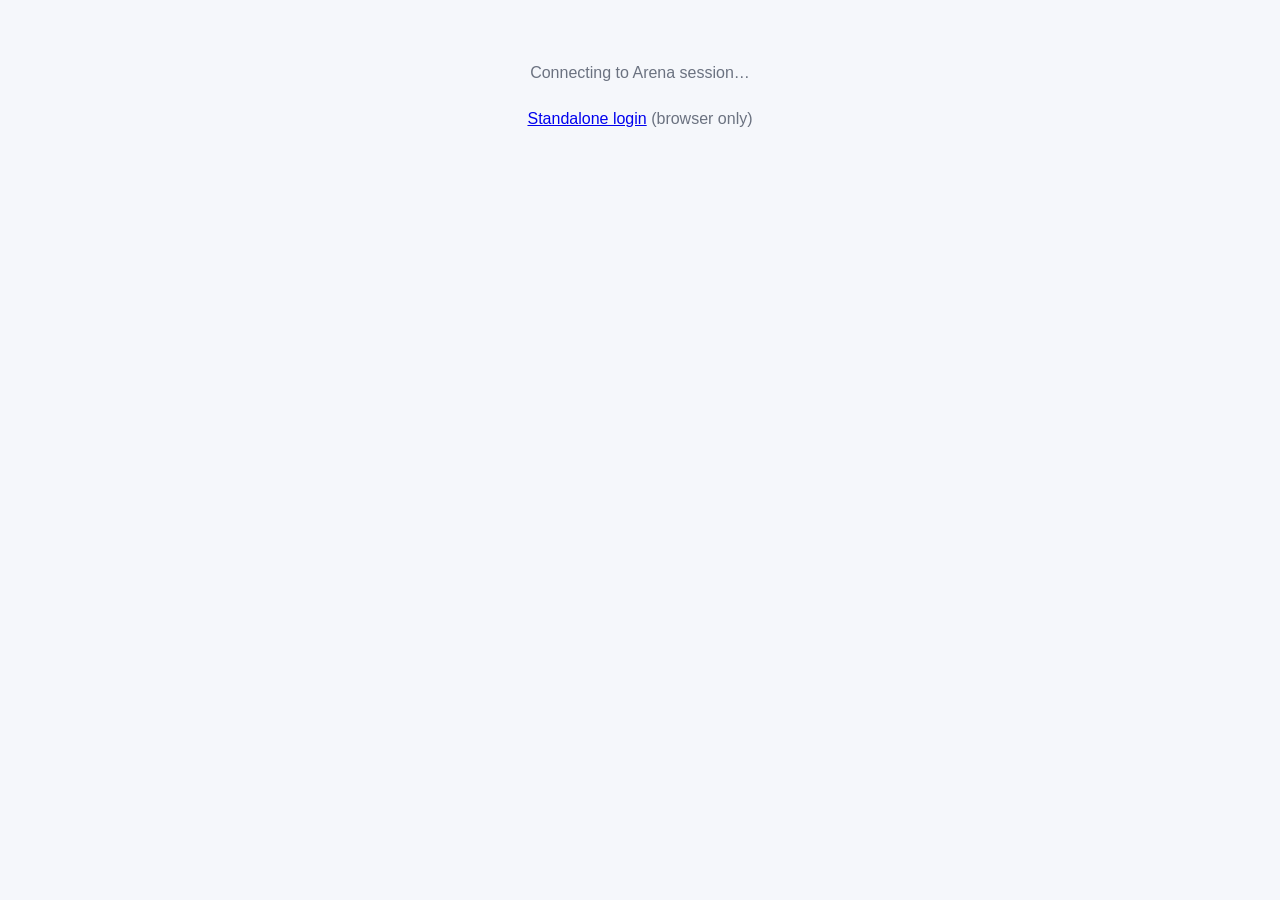
==== index.html @ ecd602e4 "Implement countdown feature before quiz start and between questions. Updated HTML for countdown over" ====
<!DOCTYPE html>
<html lang="en">
<head>
    <meta charset="UTF-8">
    <meta name="viewport" content="width=device-width, initial-scale=1.0">
    <title>Quiz</title>
    <link rel="stylesheet" href="css/style.css?v=20260812b">
</head>
<body>

<div id="arenaBoot" style="text-align:center; margin-top:64px; padding:0 24px;">
    <p id="arenaBootMsg" class="muted" style="font-size:16px;">Connecting to Arena…</p>
    <p id="standaloneLoginLink" class="muted" style="margin-top:28px; display:none;">
        <a href="?standalone=1">Standalone login</a> (browser only)
    </p>
</div>

<div id="playReady" class="play-ready" style="display:none;">
    <p class="muted" style="margin:0 0 6px;">Ready to play</p>
    <h2 id="playReadyTitle" style="margin:0 0 12px;">Quiz</h2>
    <p id="playReadyMeta" class="muted" style="margin:0 0 8px;"></p>
    <p id="playReadyHint" class="muted" style="margin:0 0 24px;">
        Tap Start when you’re ready. A 5-second countdown runs before the first question.
    </p>
    <button type="button" id="playStartBtn" onclick="onPoolPlayStart()">Start</button>
    <p id="playReadyError" class="muted" style="color:#dc2626; margin-top:16px; display:none;"></p>
</div>

<div id="startCountdownOverlay" class="modal-overlay countdown-overlay" style="display:none;" aria-live="polite">
    <div class="countdown-card">
        <p class="muted" style="margin:0 0 8px;">Get ready</p>
        <div id="startCountdownNumber" class="countdown-number">5</div>
        <p class="muted" style="margin:8px 0 0;">Quiz starts soon...</p>
    </div>
</div>

<div id="authForm" style="display:none;">
    <h2 id="pageTitle">Quiz Login</h2>

    <div id="registerFields" style="display:none;">
        <input id="fullName" placeholder="Full Name" autocomplete="name">
        <br><br>
    </div>

    <div id="credentialsFields">
        <input id="email" placeholder="Email" type="email" autocomplete="username">
        <br><br>
        <input id="password" type="password" placeholder="Password (min 6)" autocomplete="current-password">
        <br><br>
    </div>

    <div id="otpFields" style="display:none;">
        <input id="otp" placeholder="4-digit OTP" inputmode="numeric" maxlength="4" autocomplete="one-time-code">
        <br><br>
    </div>

    <button type="button" id="primaryBtn" onclick="submitAuth()">Login</button>

    <p id="loginHint" class="muted">Player: use your registered email and password</p>

    <p id="authSwitch" class="muted">
        <span id="authSwitchText">New player?</span>
        <a href="#" id="authSwitchLink" onclick="toggleAuthMode(event)">Register here</a>
    </p>
</div>

<script src="js/flutter_session.js?v=20260812b"></script>
<script src="js/api.js?v=20260812b"></script>
<script src="js/auth.js?v=20260812e"></script>

</body>
</html>
---- css/style.css ----
/* Shared styles for player + admin */

body {
    font-family: "Segoe UI", sans-serif;
    margin: 24px;
    background: #f5f7fb;
    color: #1f2937;
}

.role-row {
    display: flex;
    gap: 20px;
    margin-bottom: 8px;
}

#authSwitch a {
    color: #2563eb;
    font-weight: 600;
    text-decoration: none;
}

#authSwitch a:hover {
    text-decoration: underline;
}

.muted { color: #6b7280; }
.ok { color: #15803d; }
.err { color: #b91c1c; }

.layout {
    display: grid;
    grid-template-columns: 220px 1fr;
    height: calc(100vh - 48px);
    gap: 16px;
    overflow: hidden;
    align-items: stretch;
}

.sidebar {
    background: #111827;
    color: #f9fafb;
    border-radius: 12px;
    padding: 20px 14px;
    height: 100%;
    overflow-y: auto;
}

.sidebar h1 {
    font-size: 1.1rem;
    margin: 0 0 18px;
}

.sidebar a {
    display: block;
    color: #e5e7eb;
    text-decoration: none;
    padding: 10px 12px;
    border-radius: 8px;
    margin-bottom: 6px;
}

.sidebar a:hover,
.sidebar a.active {
    background: #1f2937;
}

.sidebar button {
    margin-top: 18px;
    width: 100%;
}

.content {
    padding: 8px;
    overflow-y: auto;
    min-height: 0;
    height: 100%;
}

.card {
    background: white;
    border: 1px solid #e5e7eb;
    border-radius: 12px;
    padding: 16px;
    margin-bottom: 14px;
}

.stats {
    display: grid;
    grid-template-columns: repeat(auto-fit, minmax(180px, 1fr));
    gap: 14px;
}

.stat h3 {
    margin: 0;
    font-size: 0.9rem;
    color: #6b7280;
    font-weight: 500;
}

.stat p {
    margin: 8px 0 0;
    font-size: 1.8rem;
    font-weight: 700;
}

label {
    display: block;
    margin: 10px 0 4px;
    color: #4b5563;
    font-size: 0.9rem;
}

input, select, textarea, button {
    font: inherit;
}

input, select, textarea {
    width: 100%;
    max-width: 480px;
    padding: 10px 12px;
    border-radius: 8px;
    border: 1px solid #d1d5db;
    background: white;
}

input[type="checkbox"] {
    width: auto;
    max-width: none;
    padding: 0;
    accent-color: #2563eb;
}

.bulk-bar {
    display: flex;
    align-items: center;
    justify-content: space-between;
    gap: 12px;
    flex-wrap: wrap;
    margin-bottom: 10px;
}

.bulk-bar .muted {
    margin: 0;
}

th.col-check,
td.col-check {
    width: 36px;
    text-align: center;
    vertical-align: middle;
}

textarea { min-height: 80px; resize: vertical; }

button {
    padding: 10px 14px;
    border: none;
    border-radius: 8px;
    background: #2563eb;
    color: white;
    font-weight: 600;
    cursor: pointer;
}

.play-ready {
    text-align: center;
    margin-top: 72px;
    padding: 0 24px;
}

.play-ready button {
    min-width: 160px;
    font-size: 18px;
    padding: 14px 28px;
}

.play-ready button:disabled {
    opacity: 0.7;
    cursor: wait;
}

button.secondary {
    background: #4b5563;
}

button.danger {
    background: #dc2626;
}

button.option-correct {
    background: #16a34a !important;
    color: #fff;
}

button.option-wrong {
    background: #dc2626 !important;
    color: #fff;
}

.quiz-feedback-banner {
    position: fixed !important;
    top: auto !important;
    bottom: 0 !important;
    left: 0 !important;
    right: 0 !important;
    z-index: 1100;
    padding: 14px 20px calc(14px + env(safe-area-inset-bottom, 0px));
    text-align: center;
    font-size: 1.05rem;
    font-weight: 700;
    color: #fff;
    transform: translateY(110%);
    transition: transform 0.28s ease;
    box-shadow: 0 -6px 18px rgba(0, 0, 0, 0.18);
    pointer-events: none;
}

.quiz-feedback-banner.show {
    transform: translateY(0) !important;
}

.quiz-feedback-banner.correct {
    background: #16a34a;
}

.quiz-feedback-banner.incorrect {
    background: #dc2626;
}

.quiz-feedback-banner.neutral {
    background: #4b5563;
}

.quiz-running-score {
    font-size: 1.15rem;
    font-weight: 800;
    color: #111827;
    background: #fff;
    border: 1px solid #e5e7eb;
    border-radius: 10px;
    padding: 8px 14px;
    min-width: 96px;
    text-align: center;
    box-shadow: 0 2px 8px rgba(15, 23, 42, 0.06);
}

.quiz-running-score.score-pop {
    animation: score-pop 0.35s ease;
}

@keyframes score-pop {
    from { transform: scale(1.12); }
    to { transform: scale(1); }
}

.quiz-media {
    margin: 12px 0 16px;
    max-width: 100%;
}

.quiz-media-image {
    display: block;
    max-width: min(100%, 560px);
    max-height: 320px;
    width: auto;
    height: auto;
    object-fit: contain;
    border-radius: 8px;
    border: 1px solid #e5e7eb;
    background: #f9fafb;
}

.quiz-media-audio {
    display: block;
    width: min(100%, 480px);
}

/* Hide Chrome/Edge overflow (three-dot) menu on native audio controls */
.quiz-media-audio::-webkit-media-controls-overflow-button {
    display: none !important;
}

.quiz-media-video {
    display: block;
    max-width: min(100%, 560px);
    max-height: 320px;
    width: 100%;
    border-radius: 8px;
    background: #111827;
}

.quiz-media-video::-webkit-media-controls-overflow-button {
    display: none !important;
}

.status-badge {
    display: inline-block;
    font-size: 0.75rem;
    font-weight: 700;
    padding: 3px 8px;
    border-radius: 999px;
    letter-spacing: 0.02em;
}

.status-badge.active {
    background: #dcfce7;
    color: #166534;
}

.status-badge.inactive {
    background: #fee2e2;
    color: #991b1b;
}

.question-options-list {
    margin: 8px 0 0;
    padding: 0;
    list-style: none;
    display: flex;
    flex-wrap: wrap;
    gap: 6px;
}

.question-options-list li {
    font-size: 0.85rem;
    color: #4b5563;
    padding: 4px 10px;
    border-radius: 6px;
    background: #f3f4f6;
    white-space: nowrap;
    max-width: 100%;
    overflow: hidden;
    text-overflow: ellipsis;
}

.question-options-list li.correct-option {
    background: #dcfce7;
    color: #166534;
    font-weight: 600;
}

.question-options-list .opt-label {
    color: #6b7280;
    font-weight: 600;
    margin-right: 4px;
}

.question-options-list li.correct-option .opt-label {
    color: #15803d;
}

tr.question-inactive td {
    opacity: 0.72;
}

.cover-preview-wrap {
    margin-top: 10px;
}

.cover-preview {
    display: block;
    max-width: 220px;
    max-height: 140px;
    width: auto;
    height: auto;
    object-fit: cover;
    border-radius: 10px;
    border: 1px solid #e5e7eb;
    background: #fff;
}

.cover-thumb {
    width: 96px;
    height: 72px;
    object-fit: cover;
    border-radius: 10px;
    border: 1px solid #e5e7eb;
    background: #f3f4f6;
    flex-shrink: 0;
}

.cover-thumb-empty {
    display: flex;
    align-items: center;
    justify-content: center;
    font-size: 0.75rem;
}

tr.report-warn td {
    background: #fff7ed;
}

tr.report-warn td:last-child {
    color: #c2410c;
}

.row {
    display: flex;
    gap: 10px;
    flex-wrap: wrap;
    align-items: center;
}

.form-inline-pair {
    display: grid;
    grid-template-columns: 1fr 1fr;
    gap: 12px;
    align-items: end;
}

.form-inline-pair > div {
    min-width: 0;
}

.form-inline-pair label {
    margin-top: 12px;
}

.form-inline-pair select {
    width: 100%;
    box-sizing: border-box;
}

@media (max-width: 640px) {
    .form-inline-pair {
        grid-template-columns: 1fr;
    }
}

.filters {
    display: grid;
    grid-template-columns: minmax(120px, 1fr) minmax(160px, 1.5fr) minmax(110px, 1fr) minmax(110px, 1fr) auto;
    gap: 12px;
    margin-bottom: 16px;
    align-items: end;
}

.questions-filters {
    grid-template-columns: minmax(120px, 1fr) minmax(110px, 1fr) minmax(160px, 1.4fr) minmax(100px, 0.9fr) minmax(100px, 0.9fr) auto;
}

.filters > div {
    min-width: 0;
}

.filters label {
    margin-top: 0;
}

.filters input,
.filters select {
    width: 100%;
    max-width: 100%;
    box-sizing: border-box;
}

.dashboard-filters {
    grid-template-columns: minmax(220px, 320px) auto;
    margin-top: 0;
}

table {
    width: 100%;
    border-collapse: collapse;
}

th, td {
    text-align: left;
    padding: 10px 8px;
    border-bottom: 1px solid #e5e7eb;
    vertical-align: top;
}

th { color: #6b7280; font-weight: 500; }

.modal-overlay {
    position: fixed;
    inset: 0;
    background: rgba(15, 23, 42, 0.55);
    display: flex;
    align-items: center;
    justify-content: center;
    padding: 16px;
    z-index: 1000;
}

.modal-card {
    background: #fff;
    border-radius: 12px;
    padding: 20px 22px;
    width: min(440px, 100%);
    max-height: 90vh;
    overflow: auto;
    box-shadow: 0 16px 40px rgba(0, 0, 0, 0.2);
}

.countdown-overlay {
    background: rgba(15, 23, 42, 0.75);
}

.countdown-card {
    text-align: center;
    color: #fff;
}

.countdown-number {
    font-size: 96px;
    font-weight: 800;
    line-height: 1;
    color: #fff;
    text-shadow: 0 8px 24px rgba(0, 0, 0, 0.35);
}

.countdown-number.countdown-pop {
    animation: countdown-pop 0.35s ease;
}

@keyframes countdown-pop {
    from { transform: scale(0.7); opacity: 0.4; }
    to { transform: scale(1); opacity: 1; }
}

.anti-cheat-overlay {
    z-index: 1100;
}

.anti-cheat-modal h2 {
    margin-top: 0;
    color: #b45309;
}

.anti-cheat-modal p {
    margin: 0 0 12px;
    line-height: 1.45;
}

.cheat-notice {
    margin: 0 0 18px;
    padding: 14px 16px;
    border: 1px solid #f59e0b;
    border-radius: 10px;
    background: #fffbeb;
    color: #92400e;
}

.cheat-notice h3 {
    margin: 0 0 8px;
    color: #b45309;
}

.cheat-notice p {
    margin: 0 0 6px;
}

@media (max-width: 800px) {
    .layout {
        grid-template-columns: 1fr;
        height: auto;
        overflow: visible;
    }
    .sidebar {
        height: auto;
    }
    .content {
        overflow: visible;
        height: auto;
    }
    .filters { grid-template-columns: 1fr; }
}
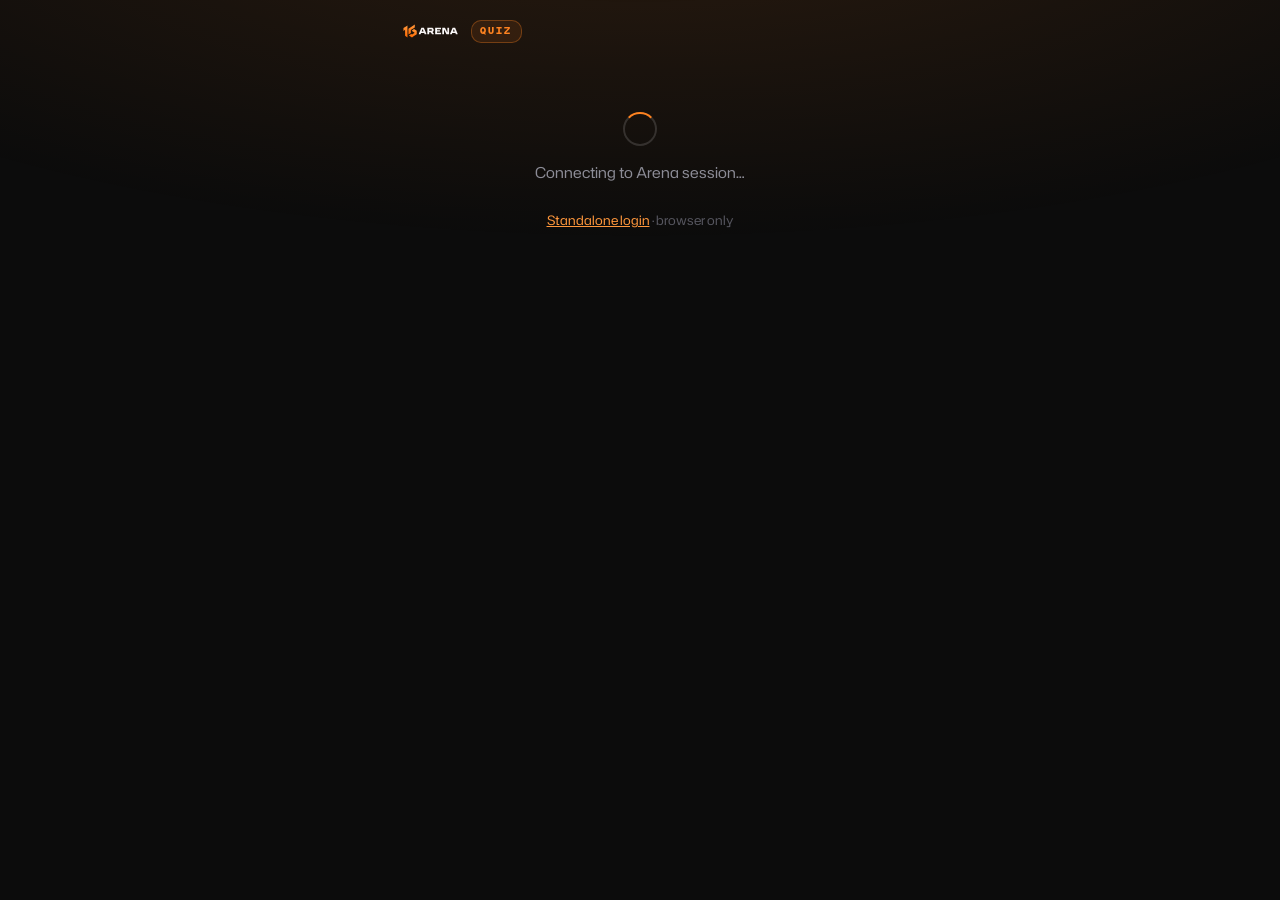
==== commit 7c5444eb: "Revamp quiz application UI and enhance user experience. Updated HTML structure for improved branding" ====
--- a/index.html
+++ b/index.html
@@ -2,71 +2,76 @@
 <html lang="en">
 <head>
     <meta charset="UTF-8">
-    <meta name="viewport" content="width=device-width, initial-scale=1.0">
-    <title>Quiz</title>
-    <link rel="stylesheet" href="css/style.css?v=20260812b">
+    <meta name="viewport" content="width=device-width, initial-scale=1.0, viewport-fit=cover">
+    <meta name="theme-color" content="#0c0c0c">
+    <title>Quiz — 16Arena</title>
+    <link rel="stylesheet" href="css/style.css?v=20260814c">
 </head>
 <body>
 
-<div id="arenaBoot" style="text-align:center; margin-top:64px; padding:0 24px;">
-    <p id="arenaBootMsg" class="muted" style="font-size:16px;">Connecting to Arena…</p>
-    <p id="standaloneLoginLink" class="muted" style="margin-top:28px; display:none;">
-        <a href="?standalone=1">Standalone login</a> (browser only)
+<div class="brand">
+    <img src="assets/img/logo.svg" alt="16Arena" class="brand-logo">
+    <span class="brand-tag">Quiz</span>
+</div>
+
+<div id="arenaBoot" class="boot">
+    <div class="boot-spinner"></div>
+    <p id="arenaBootMsg" class="muted">Connecting to Arena…</p>
+    <p id="standaloneLoginLink" class="faint" style="margin-top:26px; font-size:13px; display:none;">
+        <a href="?standalone=1">Standalone login</a> · browser only
     </p>
 </div>
 
 <div id="playReady" class="play-ready" style="display:none;">
-    <p class="muted" style="margin:0 0 6px;">Ready to play</p>
-    <h2 id="playReadyTitle" style="margin:0 0 12px;">Quiz</h2>
-    <p id="playReadyMeta" class="muted" style="margin:0 0 8px;"></p>
-    <p id="playReadyHint" class="muted" style="margin:0 0 24px;">
-        Tap Start when you’re ready. A 5-second countdown runs before the first question.
-    </p>
-    <button type="button" id="playStartBtn" onclick="onPoolPlayStart()">Start</button>
-    <p id="playReadyError" class="muted" style="color:#dc2626; margin-top:16px; display:none;"></p>
+    <div class="panel ar-rise" style="padding:26px 20px; text-align:center;">
+        <span class="eyebrow live-pip">Arena session ready</span>
+        <h2 id="playReadyTitle" style="margin:12px 0 10px;">Quiz</h2>
+        <p id="playReadyMeta" class="eyebrow" style="margin-bottom:18px;"></p>
+        <p id="playReadyHint" class="muted" style="font-size:13.5px; margin-bottom:22px;">
+            Answer fast — leftover seconds convert straight into bonus points.
+        </p>
+        <button type="button" id="playStartBtn" onclick="onPoolPlayStart()">Start quiz</button>
+        <p id="playReadyError" class="quiz-violation" style="margin:16px 0 0; display:none;"></p>
+    </div>
+
+    <div class="chip-row ar-rise" style="justify-content:center; margin-top:14px;">
+        <span class="chip">3 options</span>
+        <span class="chip hot">Speed bonus</span>
+        <span class="chip">Server timed</span>
+    </div>
 </div>
 
-<div id="startCountdownOverlay" class="modal-overlay countdown-overlay" style="display:none;" aria-live="polite">
+<div id="startCountdownOverlay" class="modal-overlay countdown-overlay" aria-live="polite">
     <div class="countdown-card">
-        <p class="muted" style="margin:0 0 8px;">Get ready</p>
+        <p class="eyebrow" style="margin-bottom:10px;">Get ready</p>
         <div id="startCountdownNumber" class="countdown-number">5</div>
-        <p class="muted" style="margin:8px 0 0;">Quiz starts soon...</p>
+        <p class="muted" style="margin-top:10px;">Quiz starts soon…</p>
     </div>
 </div>
 
 <div id="authForm" style="display:none;">
-    <h2 id="pageTitle">Quiz Login</h2>
+    <div class="panel">
+        <span class="eyebrow">Standalone access</span>
+        <h2 style="margin:10px 0 20px;">Sign in</h2>
 
-    <div id="registerFields" style="display:none;">
-        <input id="fullName" placeholder="Full Name" autocomplete="name">
-        <br><br>
+        <label for="email">Email</label>
+        <input id="email" placeholder="you@example.com" type="email" autocomplete="username">
+
+        <label for="password">Password</label>
+        <input id="password" type="password" placeholder="Minimum 6 characters" autocomplete="current-password">
+
+        <button type="button" class="primary" onclick="submitAuth()">Log in</button>
+
+        <p class="faint" style="font-size:12.5px; margin-top:16px;">
+            Browser only. Inside the Arena app the injected JWT is used — no login screen.
+        </p>
     </div>
-
-    <div id="credentialsFields">
-        <input id="email" placeholder="Email" type="email" autocomplete="username">
-        <br><br>
-        <input id="password" type="password" placeholder="Password (min 6)" autocomplete="current-password">
-        <br><br>
-    </div>
-
-    <div id="otpFields" style="display:none;">
-        <input id="otp" placeholder="4-digit OTP" inputmode="numeric" maxlength="4" autocomplete="one-time-code">
-        <br><br>
-    </div>
-
-    <button type="button" id="primaryBtn" onclick="submitAuth()">Login</button>
-
-    <p id="loginHint" class="muted">Player: use your registered email and password</p>
-
-    <p id="authSwitch" class="muted">
-        <span id="authSwitchText">New player?</span>
-        <a href="#" id="authSwitchLink" onclick="toggleAuthMode(event)">Register here</a>
-    </p>
 </div>
 
-<script src="js/flutter_session.js?v=20260812b"></script>
-<script src="js/api.js?v=20260812b"></script>
-<script src="js/auth.js?v=20260812e"></script>
+<script src="js/arena_bridge.js?v=20260814c"></script>
+<script src="js/flutter_session.js?v=20260814c"></script>
+<script src="js/api.js?v=20260814c"></script>
+<script src="js/auth.js?v=20260814c"></script>
 
 </body>
 </html>
--- a/css/style.css
+++ b/css/style.css
@@ -1,569 +1,928 @@
-/* Shared styles for player + admin */
+/* ============================================================
+   16ARENA QUIZ — Broadcast HUD
+   Tactical esports identity carried over from 16arena-shop:
+   rounded surfaces, telemetry mono, flame + coin-gold on
+   carbon. Single-hue: every accent is in the orange family.
+   Phone-first: this runs inside a Flutter InAppWebView.
+   ============================================================ */
+
+/* ---------- 1. Type ---------- */
+
+@font-face {
+    font-family: "Hubot Sans";
+    src: url("../assets/fonts/HubotSans-Variable.woff2") format("woff2-variations");
+    font-weight: 200 900;
+    font-stretch: 75% 125%;
+    font-display: swap;
+}
+
+@font-face {
+    font-family: "PolySans";
+    src: url("../assets/fonts/PolySans-neutral.woff2") format("woff2");
+    font-weight: 400;
+    font-display: swap;
+}
+
+@font-face {
+    font-family: "PolySans";
+    src: url("../assets/fonts/PolySans-median.woff2") format("woff2");
+    font-weight: 500 600;
+    font-display: swap;
+}
+
+@font-face {
+    font-family: "PolySans";
+    src: url("../assets/fonts/PolySans-bulky.woff2") format("woff2");
+    font-weight: 700 900;
+    font-display: swap;
+}
+
+@font-face {
+    font-family: "PolySans Mono";
+    src: url("../assets/fonts/PolySans-neutralmono.woff2") format("woff2");
+    font-weight: 400;
+    font-display: swap;
+}
+
+@font-face {
+    font-family: "PolySans Mono";
+    src: url("../assets/fonts/PolySans-medianmono.woff2") format("woff2");
+    font-weight: 500 600;
+    font-display: swap;
+}
+
+@font-face {
+    font-family: "PolySans Mono";
+    src: url("../assets/fonts/PolySans-bulkymono.woff2") format("woff2");
+    font-weight: 700 900;
+    font-display: swap;
+}
+
+/* ---------- 2. Tokens ---------- */
+
+:root {
+    --void: #0c0c0c;
+    --carbon: #141414;
+    --carbon-2: #1a1a1a;
+    --surface: #1e1e1e;
+    --line: rgba(255, 255, 255, 0.08);
+    --line-2: rgba(255, 255, 255, 0.14);
+
+    --flame: #fe8321;
+    --flame-lit: #ff973c;
+    --flame-deep: #ff4400;
+    --coin: #ffc24d;
+    --coin-deep: #e08a12;
+    --win: #4fe08c;
+    --danger: #ff5c5c;
+
+    --ink: #f5f5f7;
+    --muted: #8c8c96;
+    --faint: #56565f;
+
+    /* Brand button gradient — identical in 16arena-shop (SlantedButton)
+       and the Flutter app (ParallelogramButton). */
+    --btn-top: #ff973c;
+    --btn-bottom: #ff6a00;
+    --btn-top-hover: #ffa04a;
+    --btn-bottom-hover: #ff7510;
+
+    --r-sm: 6.64px;   /* SlantedButton radius */
+    --r: 10px;        /* shop --radius */
+    --r-lg: 14px;
+
+    --font-body: "Hubot Sans", system-ui, -apple-system, "Segoe UI", sans-serif;
+    --font-display: "PolySans", "Hubot Sans", system-ui, sans-serif;
+    --font-data: "PolySans Mono", ui-monospace, "SFMono-Regular", Menlo, monospace;
+
+
+}
+
+/* ---------- 3. Base ---------- */
+
+*, *::before, *::after { box-sizing: border-box; }
+
+html {
+    scrollbar-width: none;
+    -webkit-text-size-adjust: 100%;
+}
+
+html::-webkit-scrollbar { display: none; }
 
 body {
-    font-family: "Segoe UI", sans-serif;
-    margin: 24px;
-    background: #f5f7fb;
-    color: #1f2937;
-}
-
-.role-row {
-    display: flex;
-    gap: 20px;
-    margin-bottom: 8px;
-}
-
-#authSwitch a {
-    color: #2563eb;
+    margin: 0;
+    min-height: 100dvh;
+    padding:
+        max(18px, env(safe-area-inset-top))
+        max(16px, env(safe-area-inset-right))
+        max(20px, env(safe-area-inset-bottom))
+        max(16px, env(safe-area-inset-left));
+    font-family: var(--font-body);
+    font-size: 15px;
+    line-height: 1.5;
+    color: var(--ink);
+    background: var(--void);
+    overflow-x: clip;
+    -webkit-font-smoothing: antialiased;
+}
+
+/* Plain ground with a single soft flame wash at the top — no grid, no
+   second hue. Everything accent in this theme is orange. */
+body::before {
+    content: "";
+    position: fixed;
+    inset: 0;
+    z-index: -1;
+    pointer-events: none;
+    background-image:
+        radial-gradient(120% 60% at 50% -14%, rgba(254, 131, 33, 0.13), transparent 68%);
+}
+
+/* Every page is a single centred column — phone-native, fine on desktop. */
+body > * { max-width: 480px; margin-left: auto; margin-right: auto; }
+
+h1, h2, h3, h4 {
+    font-family: var(--font-display);
+    font-weight: 700;
+    letter-spacing: -0.02em;
+    line-height: 1.12;
+    margin: 0;
+}
+
+h2 { font-size: 1.6rem; }
+h3 { font-size: 1.25rem; }
+
+p { margin: 0; }
+
+a { color: var(--flame-lit); }
+
+::selection { background: rgba(254, 131, 33, 0.32); }
+
+:where(a, button, input, [role="button"], [tabindex]):focus-visible {
+    outline: 2px solid var(--coin);
+    outline-offset: 2px;
+}
+
+/* ---------- 4. Primitives ---------- */
+
+.eyebrow {
+    font-family: var(--font-data);
+    font-size: 10px;
     font-weight: 600;
-    text-decoration: none;
-}
-
-#authSwitch a:hover {
-    text-decoration: underline;
-}
-
-.muted { color: #6b7280; }
-.ok { color: #15803d; }
-.err { color: #b91c1c; }
-
-.layout {
-    display: grid;
-    grid-template-columns: 220px 1fr;
-    height: calc(100vh - 48px);
-    gap: 16px;
-    overflow: hidden;
-    align-items: stretch;
-}
-
-.sidebar {
-    background: #111827;
-    color: #f9fafb;
-    border-radius: 12px;
-    padding: 20px 14px;
-    height: 100%;
-    overflow-y: auto;
-}
-
-.sidebar h1 {
-    font-size: 1.1rem;
-    margin: 0 0 18px;
-}
-
-.sidebar a {
-    display: block;
-    color: #e5e7eb;
-    text-decoration: none;
-    padding: 10px 12px;
-    border-radius: 8px;
-    margin-bottom: 6px;
-}
-
-.sidebar a:hover,
-.sidebar a.active {
-    background: #1f2937;
-}
-
-.sidebar button {
-    margin-top: 18px;
-    width: 100%;
-}
-
-.content {
-    padding: 8px;
-    overflow-y: auto;
-    min-height: 0;
-    height: 100%;
-}
-
-.card {
-    background: white;
-    border: 1px solid #e5e7eb;
-    border-radius: 12px;
-    padding: 16px;
-    margin-bottom: 14px;
-}
-
-.stats {
-    display: grid;
-    grid-template-columns: repeat(auto-fit, minmax(180px, 1fr));
-    gap: 14px;
-}
-
-.stat h3 {
-    margin: 0;
-    font-size: 0.9rem;
-    color: #6b7280;
-    font-weight: 500;
-}
-
-.stat p {
-    margin: 8px 0 0;
-    font-size: 1.8rem;
-    font-weight: 700;
-}
-
-label {
-    display: block;
-    margin: 10px 0 4px;
-    color: #4b5563;
-    font-size: 0.9rem;
-}
-
-input, select, textarea, button {
-    font: inherit;
-}
-
-input, select, textarea {
-    width: 100%;
-    max-width: 480px;
-    padding: 10px 12px;
-    border-radius: 8px;
-    border: 1px solid #d1d5db;
-    background: white;
-}
-
-input[type="checkbox"] {
-    width: auto;
-    max-width: none;
-    padding: 0;
-    accent-color: #2563eb;
-}
-
-.bulk-bar {
+    letter-spacing: 0.2em;
+    text-transform: uppercase;
+    color: var(--muted);
+}
+
+.data {
+    font-family: var(--font-data);
+    font-variant-numeric: tabular-nums;
+    letter-spacing: 0.01em;
+}
+
+.muted { color: var(--muted); }
+.faint { color: var(--faint); }
+
+.row {
     display: flex;
     align-items: center;
+    gap: 12px;
+}
+
+/* inset box-shadow draws the hairline without adding to the box size. */
+.panel {
+    position: relative;
+    background: var(--carbon);
+    border-radius: var(--r-lg);
+    box-shadow: inset 0 0 0 1px var(--line-2);
+    padding: 16px;
+}
+
+.panel-flat {
+    background: var(--carbon-2);
+    border-radius: var(--r);
+    box-shadow: inset 0 0 0 1px var(--line);
+}
+
+/* ---------- 5. Buttons ---------- */
+
+button {
+    font-family: var(--font-body);
+    font-size: 15px;
+    font-weight: 700;
+    color: var(--ink);
+    background: var(--surface);
+    border: 0;
+    padding: 14px 20px;
+    width: 100%;
+    cursor: pointer;
+    border-radius: var(--r);
+    box-shadow: inset 0 0 0 1px var(--line-2);
+    transition: transform 0.15s ease, background 0.15s ease, box-shadow 0.18s ease;
+    -webkit-tap-highlight-color: transparent;
+    touch-action: manipulation;
+}
+
+button:active:not(:disabled) { transform: scale(0.98); }
+
+button:disabled {
+    opacity: 0.5;
+    cursor: not-allowed;
+}
+
+/* Primary CTA — the shop's SlantedButton: 8.6deg skew, 6.64px radius,
+   #FF973C -> #FF6A00 top-to-bottom, white extrabold, 0 4px 6px shadow. */
+button.primary,
+#playStartBtn,
+#modalOkBtn,
+#backBtn {
+    position: relative;
+    isolation: isolate;
+    color: #fff;
+    font-weight: 800;
+    font-size: 15px;
+    letter-spacing: 0.02em;
+    padding: 15px 24px;
+    background: transparent;
+    border-radius: 0;
+    box-shadow: none;
+}
+
+/* The reference skews the whole button and counter-skews the label to keep
+   it upright. Skewing a background layer instead lands the same shape while
+   leaving JS-written labels alone — several of these get their text from
+   innerText, so there is no span to counter-skew. The 4px side inset offsets
+   the skew overhang so the shape still reads flush with the column. */
+button.primary::before,
+#playStartBtn::before,
+#modalOkBtn::before,
+#backBtn::before {
+    content: "";
+    position: absolute;
+    inset: 0 4px;
+    z-index: -1;
+    transform: skewX(-8.6deg);
+    border-radius: var(--r-sm);
+    background: linear-gradient(180deg, var(--btn-top) 0%, var(--btn-bottom) 100%);
+    box-shadow: 0 4px 6px rgba(0, 0, 0, 0.2);
+    transition: background 0.15s ease;
+}
+
+button.primary:hover:not(:disabled)::before,
+#playStartBtn:hover:not(:disabled)::before,
+#modalOkBtn:hover:not(:disabled)::before,
+#backBtn:hover:not(:disabled)::before {
+    background: linear-gradient(180deg, var(--btn-top-hover) 0%, var(--btn-bottom-hover) 100%);
+}
+
+button.secondary {
+    background: transparent;
+    color: var(--muted);
+    box-shadow: inset 0 0 0 1px var(--line-2);
+    font-weight: 700;
+}
+
+button.secondary:hover:not(:disabled) {
+    color: var(--ink);
+    box-shadow: inset 0 0 0 1px var(--flame);
+}
+
+button.danger {
+    background: rgba(255, 92, 92, 0.12);
+    color: var(--danger);
+    box-shadow: inset 0 0 0 1px rgba(255, 92, 92, 0.4);
+}
+
+/* Compact icon/exit button — square, sits in the HUD bar. */
+button.icon-btn {
+    width: 38px;
+    height: 38px;
+    flex: 0 0 auto;
+    padding: 0;
+    font-size: 17px;
+    line-height: 1;
+    color: var(--muted);
+    background: var(--carbon-2);
+    display: grid;
+    place-items: center;
+    border-radius: var(--r);
+}
+
+button.icon-btn:hover:not(:disabled) {
+    color: var(--danger);
+    box-shadow: inset 0 0 0 1px rgba(255, 92, 92, 0.45);
+}
+
+/* ---------- 6. Brand marks ---------- */
+
+.brand {
+    display: flex;
+    align-items: center;
+    gap: 10px;
+    margin-bottom: 22px;
+}
+
+.brand-logo {
+    height: 26px;
+    width: auto;
+    flex: 0 0 auto;
+}
+
+.brand-tag {
+    font-family: var(--font-data);
+    font-size: 10px;
+    font-weight: 700;
+    letter-spacing: 0.22em;
+    text-transform: uppercase;
+    color: var(--flame);
+    padding: 4px 9px;
+    background: rgba(254, 131, 33, 0.1);
+    box-shadow: inset 0 0 0 1px rgba(254, 131, 33, 0.32);
+    border-radius: var(--r);
+}
+
+/* "LIVE" pip. */
+.live-pip {
+    display: inline-flex;
+    align-items: center;
+    gap: 6px;
+}
+
+.live-pip::before {
+    content: "";
+    width: 7px;
+    height: 7px;
+    border-radius: 50%;
+    background: var(--flame);
+    box-shadow: 0 0 10px rgba(254, 131, 33, 0.9);
+    animation: ar-pulse 2.4s ease-in-out infinite;
+}
+
+@keyframes ar-pulse {
+    0%, 100% { opacity: 0.4; }
+    50%      { opacity: 1; }
+}
+
+/* ---------- 7. Quiz HUD ---------- */
+
+.quiz-topbar {
+    display: flex;
+    align-items: center;
+    gap: 12px;
+    margin-bottom: 14px;
+}
+
+.quiz-topbar #title {
+    flex: 1;
+    min-width: 0;
+    font-size: 1.15rem;
+    font-weight: 700;
+    overflow: hidden;
+    text-overflow: ellipsis;
+    white-space: nowrap;
+}
+
+/* Telemetry strip: question counter left, live score right. */
+.hud-strip {
+    display: flex;
+    align-items: stretch;
+    gap: 10px;
+    margin-bottom: 12px;
+}
+
+.hud-cell {
+    flex: 1;
+    background: var(--carbon);
+    border-radius: var(--r);
+    box-shadow: inset 0 0 0 1px var(--line);
+    padding: 9px 13px;
+    min-width: 0;
+}
+
+.hud-cell .eyebrow { display: block; margin-bottom: 3px; }
+
+.hud-value {
+    display: block;
+    font-family: var(--font-data);
+    font-variant-numeric: tabular-nums;
+    font-size: 1.05rem;
+    font-weight: 700;
+    color: var(--ink);
+    line-height: 1.2;
+    overflow: hidden;
+    text-overflow: ellipsis;
+    white-space: nowrap;
+}
+
+.span-2 { grid-column: 1 / -1; }
+
+/* Wide tiles carry prose, so they are allowed to wrap. */
+.hud-cell.span-2 .hud-value {
+    white-space: normal;
+    font-size: 0.88rem;
+    line-height: 1.35;
+}
+
+.quiz-running-score .hud-value { color: var(--coin); }
+.quiz-running-score.score-pop .hud-value { animation: score-pop 0.45s cubic-bezier(0.2, 0.7, 0.2, 1); }
+
+@keyframes score-pop {
+    0%   { transform: scale(1.25); color: var(--win); }
+    100% { transform: scale(1); }
+}
+
+/* Timer: a depleting meter is read faster than a number under pressure. */
+.timer-wrap { margin-bottom: 16px; }
+
+.timer-head {
+    display: flex;
+    align-items: baseline;
     justify-content: space-between;
-    gap: 12px;
-    flex-wrap: wrap;
-    margin-bottom: 10px;
-}
-
-.bulk-bar .muted {
+    margin-bottom: 6px;
+}
+
+#timer {
+    font-family: var(--font-data);
+    font-variant-numeric: tabular-nums;
+    font-size: 0.95rem;
+    font-weight: 700;
+    color: var(--coin);
     margin: 0;
 }
 
-th.col-check,
-td.col-check {
-    width: 36px;
-    text-align: center;
-    vertical-align: middle;
-}
-
-textarea { min-height: 80px; resize: vertical; }
-
-button {
-    padding: 10px 14px;
-    border: none;
-    border-radius: 8px;
-    background: #2563eb;
-    color: white;
-    font-weight: 600;
-    cursor: pointer;
-}
-
-.play-ready {
-    text-align: center;
-    margin-top: 72px;
-    padding: 0 24px;
-}
-
-.play-ready button {
-    min-width: 160px;
-    font-size: 18px;
-    padding: 14px 28px;
-}
-
-.play-ready button:disabled {
-    opacity: 0.7;
-    cursor: wait;
-}
-
-button.secondary {
-    background: #4b5563;
-}
-
-button.danger {
-    background: #dc2626;
-}
-
-button.option-correct {
-    background: #16a34a !important;
-    color: #fff;
-}
-
-button.option-wrong {
-    background: #dc2626 !important;
-    color: #fff;
-}
-
-.quiz-feedback-banner {
-    position: fixed !important;
-    top: auto !important;
-    bottom: 0 !important;
-    left: 0 !important;
-    right: 0 !important;
-    z-index: 1100;
-    padding: 14px 20px calc(14px + env(safe-area-inset-bottom, 0px));
-    text-align: center;
-    font-size: 1.05rem;
-    font-weight: 700;
-    color: #fff;
-    transform: translateY(110%);
-    transition: transform 0.28s ease;
-    box-shadow: 0 -6px 18px rgba(0, 0, 0, 0.18);
-    pointer-events: none;
-}
-
-.quiz-feedback-banner.show {
-    transform: translateY(0) !important;
-}
-
-.quiz-feedback-banner.correct {
-    background: #16a34a;
-}
-
-.quiz-feedback-banner.incorrect {
-    background: #dc2626;
-}
-
-.quiz-feedback-banner.neutral {
-    background: #4b5563;
-}
-
-.quiz-running-score {
-    font-size: 1.15rem;
-    font-weight: 800;
-    color: #111827;
-    background: #fff;
-    border: 1px solid #e5e7eb;
-    border-radius: 10px;
-    padding: 8px 14px;
-    min-width: 96px;
-    text-align: center;
-    box-shadow: 0 2px 8px rgba(15, 23, 42, 0.06);
-}
-
-.quiz-running-score.score-pop {
-    animation: score-pop 0.35s ease;
-}
-
-@keyframes score-pop {
-    from { transform: scale(1.12); }
-    to { transform: scale(1); }
-}
+.timer-track {
+    height: 5px;
+    background: var(--carbon-2);
+    box-shadow: inset 0 0 0 1px var(--line);
+    overflow: hidden;
+}
+
+.timer-fill {
+    height: 100%;
+    width: 100%;
+    transform-origin: left;
+    transform: scaleX(1);
+    background: linear-gradient(90deg, var(--coin), var(--flame));
+    transition: transform 0.98s linear, background 0.4s ease;
+}
+
+/* Final seconds: the bar goes hot and breathes. */
+.timer-wrap.critical .timer-fill {
+    background: linear-gradient(90deg, var(--flame-deep), var(--danger));
+    animation: ar-pulse 0.9s ease-in-out infinite;
+}
+
+.timer-wrap.critical #timer { color: var(--danger); }
+
+/* Question-count progress under the topbar. */
+.progress-track {
+    height: 3px;
+    background: var(--carbon-2);
+    margin-bottom: 14px;
+    overflow: hidden;
+}
+
+.progress-fill {
+    height: 100%;
+    width: 0;
+    background: linear-gradient(90deg, var(--flame), var(--coin));
+    transition: width 0.5s cubic-bezier(0.2, 0.7, 0.2, 1);
+}
+
+/* ---------- 8. Question ---------- */
 
 .quiz-media {
-    margin: 12px 0 16px;
+    margin: 0 0 14px;
     max-width: 100%;
 }
 
-.quiz-media-image {
-    display: block;
-    max-width: min(100%, 560px);
-    max-height: 320px;
-    width: auto;
-    height: auto;
-    object-fit: contain;
-    border-radius: 8px;
-    border: 1px solid #e5e7eb;
-    background: #f9fafb;
-}
-
-.quiz-media-audio {
-    display: block;
-    width: min(100%, 480px);
-}
-
-/* Hide Chrome/Edge overflow (three-dot) menu on native audio controls */
-.quiz-media-audio::-webkit-media-controls-overflow-button {
-    display: none !important;
-}
-
+.quiz-media-image,
 .quiz-media-video {
     display: block;
-    max-width: min(100%, 560px);
-    max-height: 320px;
     width: 100%;
-    border-radius: 8px;
-    background: #111827;
-}
-
-.quiz-media-video::-webkit-media-controls-overflow-button {
-    display: none !important;
-}
-
-.status-badge {
-    display: inline-block;
-    font-size: 0.75rem;
-    font-weight: 700;
-    padding: 3px 8px;
-    border-radius: 999px;
-    letter-spacing: 0.02em;
-}
-
-.status-badge.active {
-    background: #dcfce7;
-    color: #166534;
-}
-
-.status-badge.inactive {
-    background: #fee2e2;
-    color: #991b1b;
-}
-
-.question-options-list {
-    margin: 8px 0 0;
-    padding: 0;
-    list-style: none;
-    display: flex;
-    flex-wrap: wrap;
-    gap: 6px;
-}
-
-.question-options-list li {
-    font-size: 0.85rem;
-    color: #4b5563;
-    padding: 4px 10px;
-    border-radius: 6px;
-    background: #f3f4f6;
-    white-space: nowrap;
-    max-width: 100%;
-    overflow: hidden;
-    text-overflow: ellipsis;
-}
-
-.question-options-list li.correct-option {
-    background: #dcfce7;
-    color: #166534;
-    font-weight: 600;
-}
-
-.question-options-list .opt-label {
-    color: #6b7280;
-    font-weight: 600;
-    margin-right: 4px;
-}
-
-.question-options-list li.correct-option .opt-label {
-    color: #15803d;
-}
-
-tr.question-inactive td {
-    opacity: 0.72;
-}
-
-.cover-preview-wrap {
-    margin-top: 10px;
-}
-
-.cover-preview {
-    display: block;
-    max-width: 220px;
-    max-height: 140px;
-    width: auto;
-    height: auto;
-    object-fit: cover;
-    border-radius: 10px;
-    border: 1px solid #e5e7eb;
-    background: #fff;
-}
-
-.cover-thumb {
-    width: 96px;
-    height: 72px;
-    object-fit: cover;
-    border-radius: 10px;
-    border: 1px solid #e5e7eb;
-    background: #f3f4f6;
-    flex-shrink: 0;
-}
-
-.cover-thumb-empty {
+    max-height: 220px;
+    object-fit: contain;
+    background: var(--void);
+    border-radius: var(--r);
+    box-shadow: inset 0 0 0 1px var(--line-2);
+}
+
+.quiz-media-audio { display: block; width: 100%; }
+
+.quiz-media-audio::-webkit-media-controls-overflow-button,
+.quiz-media-video::-webkit-media-controls-overflow-button { display: none !important; }
+
+#question {
+    font-family: var(--font-display);
+    font-size: 1.32rem;
+    font-weight: 700;
+    line-height: 1.28;
+    letter-spacing: -0.015em;
+    margin: 0 0 18px;
+    text-wrap: balance;
+}
+
+/* Option rows. The A/B/C badge is drawn with ::before so quiz.js can keep
+   writing the label with innerText without clobbering it. */
+#option1, #option2, #option3 {
+    position: relative;
     display: flex;
     align-items: center;
-    justify-content: center;
-    font-size: 0.75rem;
-}
-
-tr.report-warn td {
-    background: #fff7ed;
-}
-
-tr.report-warn td:last-child {
-    color: #c2410c;
-}
-
-.row {
-    display: flex;
-    gap: 10px;
-    flex-wrap: wrap;
-    align-items: center;
-}
-
-.form-inline-pair {
+    text-align: left;
+    justify-content: flex-start;
+    gap: 14px;
+    padding: 15px 16px 15px 15px;
+    margin-bottom: 10px;
+    font-weight: 600;
+    font-size: 15px;
+    background: var(--carbon);
+    line-height: 1.35;
+    border-radius: var(--r);
+}
+
+#option1::before, #option2::before, #option3::before {
+    flex: 0 0 auto;
     display: grid;
-    grid-template-columns: 1fr 1fr;
-    gap: 12px;
-    align-items: end;
-}
-
-.form-inline-pair > div {
-    min-width: 0;
-}
-
-.form-inline-pair label {
-    margin-top: 12px;
-}
-
-.form-inline-pair select {
-    width: 100%;
-    box-sizing: border-box;
-}
-
-@media (max-width: 640px) {
-    .form-inline-pair {
-        grid-template-columns: 1fr;
-    }
-}
-
-.filters {
-    display: grid;
-    grid-template-columns: minmax(120px, 1fr) minmax(160px, 1.5fr) minmax(110px, 1fr) minmax(110px, 1fr) auto;
-    gap: 12px;
-    margin-bottom: 16px;
-    align-items: end;
-}
-
-.questions-filters {
-    grid-template-columns: minmax(120px, 1fr) minmax(110px, 1fr) minmax(160px, 1.4fr) minmax(100px, 0.9fr) minmax(100px, 0.9fr) auto;
-}
-
-.filters > div {
-    min-width: 0;
-}
-
-.filters label {
-    margin-top: 0;
-}
-
-.filters input,
-.filters select {
-    width: 100%;
-    max-width: 100%;
-    box-sizing: border-box;
-}
-
-.dashboard-filters {
-    grid-template-columns: minmax(220px, 320px) auto;
-    margin-top: 0;
-}
-
-table {
-    width: 100%;
-    border-collapse: collapse;
-}
-
-th, td {
-    text-align: left;
-    padding: 10px 8px;
-    border-bottom: 1px solid #e5e7eb;
-    vertical-align: top;
-}
-
-th { color: #6b7280; font-weight: 500; }
+    place-items: center;
+    width: 30px;
+    height: 30px;
+    border-radius: 50%;
+    font-family: var(--font-data);
+    font-size: 12px;
+    font-weight: 700;
+    color: var(--flame);
+    background: rgba(254, 131, 33, 0.12);
+    box-shadow: inset 0 0 0 1px rgba(254, 131, 33, 0.34);
+    transition: all 0.18s ease;
+}
+
+#option1::before { content: "A"; }
+#option2::before { content: "B"; }
+#option3::before { content: "C"; }
+
+#option1:hover:not(:disabled), #option2:hover:not(:disabled), #option3:hover:not(:disabled) {
+    background: var(--carbon-2);
+    box-shadow: inset 0 0 0 1px var(--flame);
+}
+
+/* Options lock on submit, but the graded row must not fade with them —
+   the reveal is the payoff moment, so scored rows keep full contrast. */
+#option1:disabled, #option2:disabled, #option3:disabled { opacity: 0.55; }
+
+button.option-correct,
+button.option-wrong { opacity: 1 !important; }
+
+/* Answer states — the badge recolours with the row so the pair reads as one. */
+button.option-correct {
+    background: rgba(79, 224, 140, 0.14) !important;
+    box-shadow: inset 0 0 0 1px var(--win) !important;
+    color: var(--ink);
+}
+
+/* Must carry ID specificity to outrank the #optionN::before letter badge. */
+#option1.option-correct::before,
+#option2.option-correct::before,
+#option3.option-correct::before {
+    content: "✓";
+    color: #06301a;
+    background: var(--win);
+    box-shadow: inset 0 0 0 1px var(--win);
+}
+
+button.option-wrong {
+    background: rgba(255, 92, 92, 0.13) !important;
+    box-shadow: inset 0 0 0 1px var(--danger) !important;
+}
+
+#option1.option-wrong::before,
+#option2.option-wrong::before,
+#option3.option-wrong::before {
+    content: "✕";
+    color: #3a0606;
+    background: var(--danger);
+    box-shadow: inset 0 0 0 1px var(--danger);
+}
+
+#skipBtn {
+    margin-top: 4px;
+    background: transparent;
+    color: var(--faint);
+    font-size: 13px;
+    font-weight: 600;
+    letter-spacing: 0.14em;
+    text-transform: uppercase;
+    box-shadow: inset 0 0 0 1px var(--line);
+    padding: 12px;
+}
+
+#skipBtn:hover:not(:disabled) {
+    color: var(--muted);
+    box-shadow: inset 0 0 0 1px var(--line-2);
+}
+
+/* ---------- 9. Status / feedback ---------- */
+
+.quiz-status {
+    margin: 14px 0 0;
+    padding: 11px 14px;
+    font-size: 13.5px;
+    font-weight: 600;
+    color: var(--coin);
+    background: rgba(255, 194, 77, 0.09);
+    box-shadow: inset 0 0 0 1px rgba(255, 194, 77, 0.28);
+    border-radius: var(--r);
+}
+
+.quiz-violation {
+    margin: 0 0 14px;
+    padding: 11px 14px;
+    font-size: 13px;
+    font-weight: 650;
+    color: var(--danger);
+    background: rgba(255, 92, 92, 0.1);
+    box-shadow: inset 0 0 0 1px rgba(255, 92, 92, 0.32);
+    border-radius: var(--r);
+}
+
+.quiz-feedback-banner {
+    position: fixed;
+    left: 0;
+    right: 0;
+    bottom: 0;
+    z-index: 1100;
+    padding: 17px 20px calc(17px + env(safe-area-inset-bottom, 0px));
+    text-align: center;
+    font-family: var(--font-display);
+    font-size: 1.05rem;
+    font-weight: 700;
+    letter-spacing: -0.01em;
+    color: #0b0b0b;
+    transform: translateY(110%);
+    transition: transform 0.32s cubic-bezier(0.2, 0.7, 0.2, 1);
+    pointer-events: none;
+}
+
+.quiz-feedback-banner.show { transform: translateY(0); }
+
+.quiz-feedback-banner.correct {
+    background: linear-gradient(135deg, var(--win), #23b56b);
+    box-shadow: 0 -10px 34px rgba(79, 224, 140, 0.3);
+}
+
+.quiz-feedback-banner.incorrect {
+    background: linear-gradient(135deg, var(--danger), #d13434);
+    color: #fff;
+    box-shadow: 0 -10px 34px rgba(255, 92, 92, 0.3);
+}
+
+.quiz-feedback-banner.neutral {
+    background: linear-gradient(135deg, var(--surface), var(--carbon-2));
+    color: var(--ink);
+    box-shadow: inset 0 1px 0 var(--line-2), 0 -10px 30px rgba(0, 0, 0, 0.5);
+}
+
+/* ---------- 10. Overlays ---------- */
+
+/* Fixed layers must escape the centred 480px column. */
+.modal-overlay,
+.quiz-feedback-banner { max-width: none; }
 
 .modal-overlay {
     position: fixed;
     inset: 0;
-    background: rgba(15, 23, 42, 0.55);
-    display: flex;
+    z-index: 1200;
+    display: none;
     align-items: center;
     justify-content: center;
-    padding: 16px;
-    z-index: 1000;
+    padding: 24px;
+    background: rgba(6, 6, 6, 0.82);
+    backdrop-filter: blur(7px);
+    -webkit-backdrop-filter: blur(7px);
 }
 
 .modal-card {
-    background: #fff;
-    border-radius: 12px;
-    padding: 20px 22px;
-    width: min(440px, 100%);
-    max-height: 90vh;
-    overflow: auto;
-    box-shadow: 0 16px 40px rgba(0, 0, 0, 0.2);
-}
-
-.countdown-overlay {
-    background: rgba(15, 23, 42, 0.75);
-}
+    width: 100%;
+    max-width: 380px;
+    background: var(--carbon);
+    border-radius: var(--r-lg);
+    box-shadow: inset 0 0 0 1px var(--line-2), 0 30px 70px rgba(0, 0, 0, 0.7);
+    padding: 26px 22px;
+}
+
+.countdown-overlay { background: rgba(6, 6, 6, 0.93); }
 
 .countdown-card {
     text-align: center;
-    color: #fff;
+    padding: 30px 34px;
 }
 
 .countdown-number {
-    font-size: 96px;
-    font-weight: 800;
+    font-family: var(--font-display);
+    font-size: 5.4rem;
+    font-weight: 900;
     line-height: 1;
-    color: #fff;
-    text-shadow: 0 8px 24px rgba(0, 0, 0, 0.35);
-}
-
-.countdown-number.countdown-pop {
-    animation: countdown-pop 0.35s ease;
-}
+    letter-spacing: -0.05em;
+    background: linear-gradient(160deg, var(--coin), var(--flame) 55%, var(--flame-deep));
+    -webkit-background-clip: text;
+    background-clip: text;
+    color: transparent;
+}
+
+.countdown-number.countdown-pop { animation: countdown-pop 0.42s cubic-bezier(0.2, 0.7, 0.2, 1); }
 
 @keyframes countdown-pop {
-    from { transform: scale(0.7); opacity: 0.4; }
-    to { transform: scale(1); opacity: 1; }
-}
-
-.anti-cheat-overlay {
-    z-index: 1100;
-}
-
-.anti-cheat-modal h2 {
-    margin-top: 0;
-    color: #b45309;
-}
-
-.anti-cheat-modal p {
-    margin: 0 0 12px;
-    line-height: 1.45;
-}
-
-.cheat-notice {
-    margin: 0 0 18px;
-    padding: 14px 16px;
-    border: 1px solid #f59e0b;
-    border-radius: 10px;
-    background: #fffbeb;
-    color: #92400e;
-}
-
-.cheat-notice h3 {
-    margin: 0 0 8px;
-    color: #b45309;
-}
-
-.cheat-notice p {
-    margin: 0 0 6px;
-}
-
-@media (max-width: 800px) {
-    .layout {
-        grid-template-columns: 1fr;
-        height: auto;
-        overflow: visible;
+    0%   { transform: scale(1.5); opacity: 0.15; }
+    100% { transform: scale(1); opacity: 1; }
+}
+
+/* ---------- 11. Lists (categories / lobby) ---------- */
+
+.quiz-card {
+    display: block;
+    width: 100%;
+    text-align: left;
+    padding: 16px;
+    margin-bottom: 11px;
+    background: var(--carbon);
+    border-radius: var(--r-lg);
+    box-shadow: inset 0 0 0 1px var(--line);
+}
+
+.quiz-card:hover:not(:disabled) {
+    background: var(--carbon-2);
+    box-shadow: inset 0 0 0 1px var(--flame);
+}
+
+.quiz-card-title {
+    font-family: var(--font-display);
+    font-size: 1.05rem;
+    font-weight: 700;
+    margin-bottom: 7px;
+}
+
+.chip-row {
+    display: flex;
+    flex-wrap: wrap;
+    gap: 7px;
+    margin-top: 4px;
+}
+
+.chip {
+    font-family: var(--font-data);
+    font-size: 10.5px;
+    font-weight: 600;
+    letter-spacing: 0.06em;
+    text-transform: uppercase;
+    color: var(--muted);
+    padding: 4px 9px;
+    background: var(--carbon-2);
+    box-shadow: inset 0 0 0 1px var(--line);
+    border-radius: var(--r);
+}
+
+.chip.hot { color: var(--coin); box-shadow: inset 0 0 0 1px rgba(255, 194, 77, 0.3); }
+
+/* ---------- 12. Result ---------- */
+
+.result-hero {
+    text-align: center;
+    padding: 26px 20px 24px;
+    margin-bottom: 16px;
+    background:
+        radial-gradient(120% 80% at 50% 0%, rgba(254, 131, 33, 0.2), transparent 68%),
+        var(--carbon);
+    border-radius: var(--r-lg);
+    box-shadow: inset 0 0 0 1px var(--line-2);
+}
+
+.result-trophy {
+    width: 74px;
+    height: 74px;
+    margin: 0 auto 12px;
+    display: block;
+    filter: drop-shadow(0 8px 22px rgba(255, 194, 77, 0.4));
+}
+
+#score {
+    font-family: var(--font-display);
+    font-size: 3.3rem;
+    font-weight: 900;
+    line-height: 1;
+    letter-spacing: -0.045em;
+    margin: 6px 0 4px;
+    background: linear-gradient(160deg, var(--coin), var(--flame) 60%, var(--flame-deep));
+    -webkit-background-clip: text;
+    background-clip: text;
+    color: transparent;
+}
+
+.stat-grid {
+    display: grid;
+    grid-template-columns: repeat(2, 1fr);
+    gap: 10px;
+    margin-bottom: 16px;
+}
+
+.result-hero .eyebrow { display: block; }
+.result-hero #rank { color: var(--coin); margin-top: 4px; }
+
+.game-over-status {
+    text-align: center;
+    font-family: var(--font-data);
+    font-size: 11.5px;
+    font-weight: 600;
+    letter-spacing: 0.16em;
+    text-transform: uppercase;
+    color: var(--muted);
+    margin: 0 0 14px;
+}
+
+.game-over-status.complete { color: var(--coin); }
+
+/* ---------- 13. Forms ---------- */
+
+label {
+    display: block;
+    font-family: var(--font-data);
+    font-size: 10px;
+    font-weight: 600;
+    letter-spacing: 0.18em;
+    text-transform: uppercase;
+    color: var(--muted);
+    margin-bottom: 6px;
+}
+
+input[type="text"], input[type="email"], input[type="password"] {
+    width: 100%;
+    font-family: var(--font-body);
+    font-size: 15px;
+    color: var(--ink);
+    background: var(--void);
+    border: 0;
+    box-shadow: inset 0 0 0 1px var(--line-2);
+    border-radius: var(--r);
+    padding: 13px 14px;
+    margin-bottom: 14px;
+}
+
+input::placeholder { color: var(--faint); }
+
+input:focus {
+    outline: none;
+    box-shadow: inset 0 0 0 1px var(--flame);
+}
+
+/* ---------- 14. Boot / loading ---------- */
+
+.boot {
+    text-align: center;
+    padding: 46px 20px;
+}
+
+.boot-spinner {
+    width: 34px;
+    height: 34px;
+    margin: 0 auto 16px;
+    border: 2px solid var(--line-2);
+    border-top-color: var(--flame);
+    border-radius: 50%;
+    animation: boot-spin 0.8s linear infinite;
+}
+
+@keyframes boot-spin { to { transform: rotate(360deg); } }
+
+.play-ready { text-align: center; }
+
+/* ---------- 15. Entrance motion ---------- */
+
+.ar-rise {
+    opacity: 0;
+    animation: ar-rise 0.6s cubic-bezier(0.2, 0.7, 0.2, 1) forwards;
+}
+
+.ar-rise:nth-child(2) { animation-delay: 0.05s; }
+.ar-rise:nth-child(3) { animation-delay: 0.1s; }
+.ar-rise:nth-child(4) { animation-delay: 0.15s; }
+
+@keyframes ar-rise {
+    from { opacity: 0; transform: translateY(14px); }
+    to   { opacity: 1; transform: none; }
+}
+
+@media (prefers-reduced-motion: reduce) {
+    *, *::before, *::after {
+        animation-duration: 0.001ms !important;
+        animation-iteration-count: 1 !important;
+        transition-duration: 0.001ms !important;
     }
-    .sidebar {
-        height: auto;
-    }
-    .content {
-        overflow: visible;
-        height: auto;
-    }
-    .filters { grid-template-columns: 1fr; }
-}
+    .ar-rise { opacity: 1 !important; }
+}
+
+/* ---------- 16. Small phones ---------- */
+
+@media (max-height: 700px) {
+    #question { font-size: 1.18rem; margin-bottom: 14px; }
+    .quiz-media-image, .quiz-media-video { max-height: 150px; }
+    #option1, #option2, #option3 { padding: 13px 14px; margin-bottom: 8px; }
+    .countdown-number { font-size: 4.2rem; }
+}
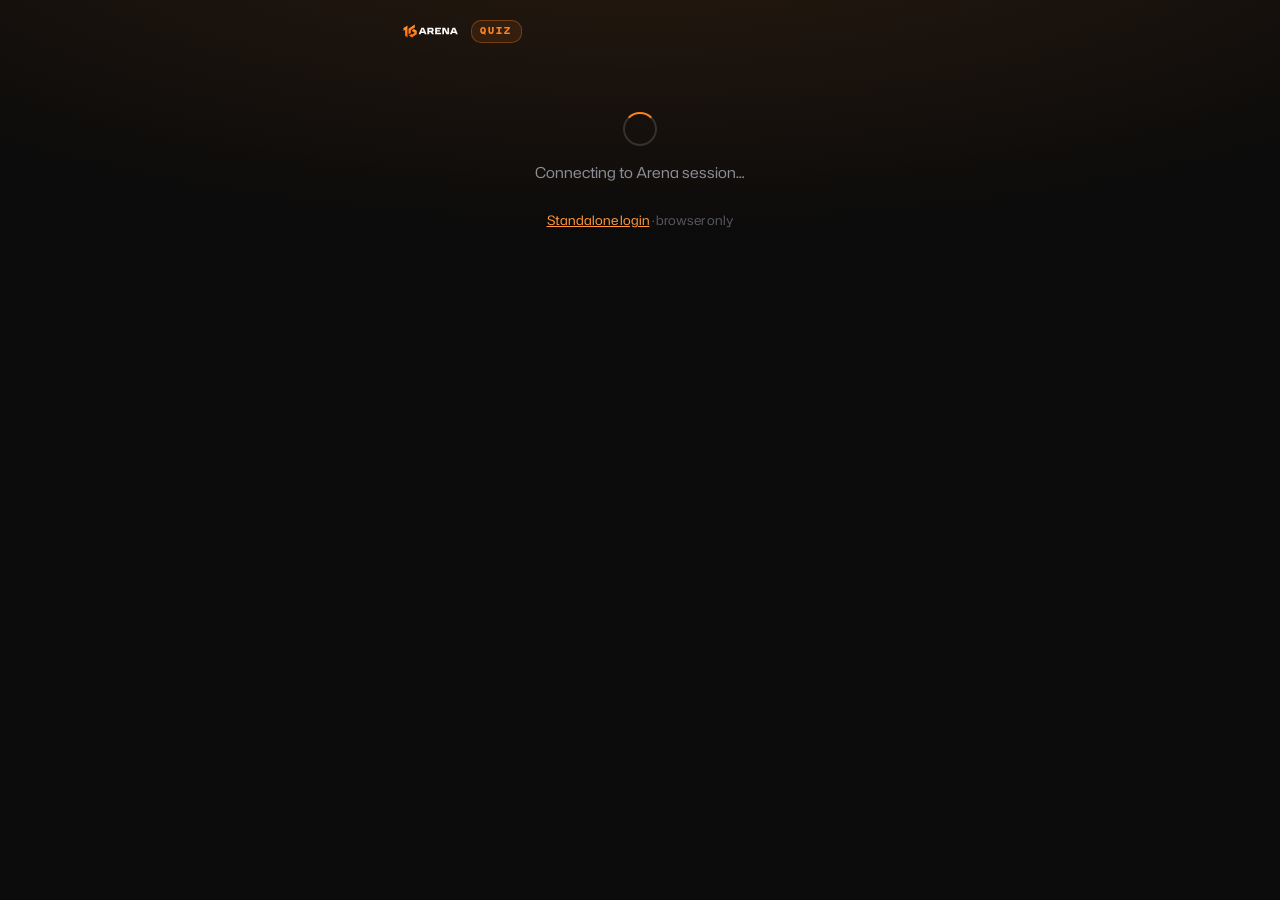
==== commit 75d43fac: "Enhance quiz interface and scoring display. Updated HTML structure for improved clarity and user eng" ====
--- a/index.html
+++ b/index.html
@@ -24,20 +24,16 @@
 
 <div id="playReady" class="play-ready" style="display:none;">
     <div class="panel ar-rise" style="padding:26px 20px; text-align:center;">
-        <span class="eyebrow live-pip">Arena session ready</span>
-        <h2 id="playReadyTitle" style="margin:12px 0 10px;">Quiz</h2>
-        <p id="playReadyMeta" class="eyebrow" style="margin-bottom:18px;"></p>
-        <p id="playReadyHint" class="muted" style="font-size:13.5px; margin-bottom:22px;">
-            Answer fast — leftover seconds convert straight into bonus points.
-        </p>
+        <h2 id="playReadyTitle" style="margin:0 0 10px;">Welcome to Quiz</h2>
+
+        <div id="playReadyRulesBlock" style="display:none; margin:0 0 16px; text-align:left;">
+            <span class="eyebrow">Rules</span>
+            <p id="playReadyRules" class="muted" style="white-space:pre-wrap; font-size:13.5px; margin-top:6px;"></p>
+        </div>
+
+        <p id="playReadyScoring" class="muted" style="text-align:left; font-size:13.5px; line-height:1.55; margin:0 0 22px; white-space:pre-wrap;"></p>
         <button type="button" id="playStartBtn" onclick="onPoolPlayStart()">Start quiz</button>
         <p id="playReadyError" class="quiz-violation" style="margin:16px 0 0; display:none;"></p>
-    </div>
-
-    <div class="chip-row ar-rise" style="justify-content:center; margin-top:14px;">
-        <span class="chip">3 options</span>
-        <span class="chip hot">Speed bonus</span>
-        <span class="chip">Server timed</span>
     </div>
 </div>
 
--- a/css/style.css
+++ b/css/style.css
@@ -437,7 +437,7 @@
 .timer-head {
     display: flex;
     align-items: baseline;
-    justify-content: space-between;
+    justify-content: flex-end;
     margin-bottom: 6px;
 }
 
@@ -560,9 +560,22 @@
 #option2::before { content: "B"; }
 #option3::before { content: "C"; }
 
-#option1:hover:not(:disabled), #option2:hover:not(:disabled), #option3:hover:not(:disabled) {
-    background: var(--carbon-2);
-    box-shadow: inset 0 0 0 1px var(--flame);
+/* Hover is gated so a leftover pointer/focus on the previous answer
+   does not paint the same slot orange on the next question. */
+#option1.option-idle:hover,
+#option2.option-idle:hover,
+#option3.option-idle:hover {
+    background: var(--carbon);
+    box-shadow: inset 0 0 0 1px var(--line-2);
+}
+
+@media (hover: hover) and (pointer: fine) {
+    #option1:hover:not(:disabled):not(.option-idle),
+    #option2:hover:not(:disabled):not(.option-idle),
+    #option3:hover:not(:disabled):not(.option-idle) {
+        background: var(--carbon-2);
+        box-shadow: inset 0 0 0 1px var(--flame);
+    }
 }
 
 /* Options lock on submit, but the graded row must not fade with them —
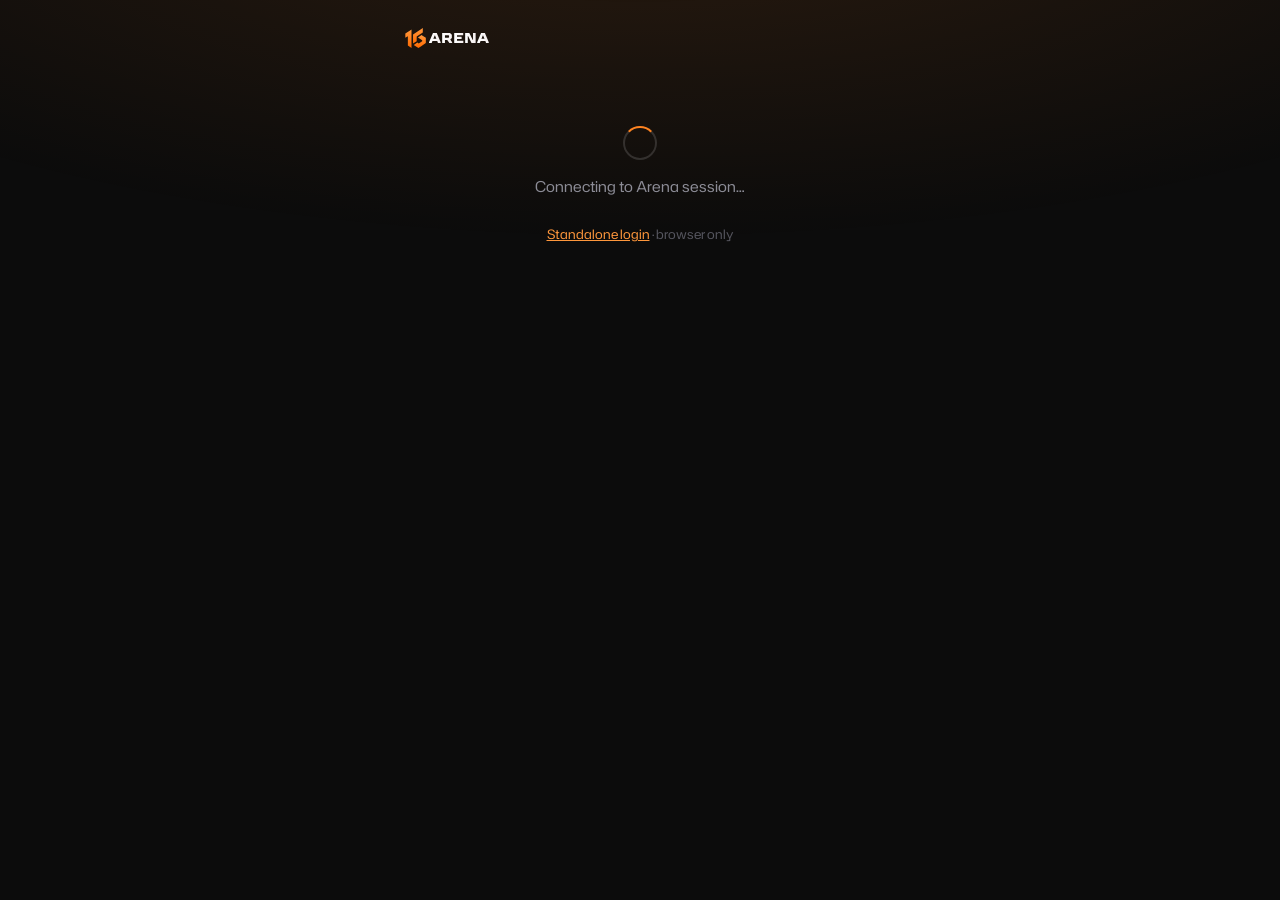
==== commit 5bc80983: "Update quiz interface with countdown buffer and styling enhancements. Modified HTML to include a cou" ====
--- a/index.html
+++ b/index.html
@@ -5,13 +5,15 @@
     <meta name="viewport" content="width=device-width, initial-scale=1.0, viewport-fit=cover">
     <meta name="theme-color" content="#0c0c0c">
     <title>Quiz — 16Arena</title>
-    <link rel="stylesheet" href="css/style.css?v=20260814c">
+    <link rel="stylesheet" href="css/style.css?v=20260817d">
 </head>
 <body>
 
 <div class="brand">
     <img src="assets/img/logo.svg" alt="16Arena" class="brand-logo">
-    <span class="brand-tag">Quiz</span>
+    <p id="playReadyBuffer" class="play-ready-buffer" style="display:none;">
+        The quiz will auto-start in  <strong id="playReadyBufferTime">0s</strong>
+    </p>
 </div>
 
 <div id="arenaBoot" class="boot">
@@ -64,10 +66,10 @@
     </div>
 </div>
 
-<script src="js/arena_bridge.js?v=20260814c"></script>
-<script src="js/flutter_session.js?v=20260814c"></script>
-<script src="js/api.js?v=20260814c"></script>
-<script src="js/auth.js?v=20260814c"></script>
+<script src="js/arena_bridge.js?v=20260817b"></script>
+<script src="js/flutter_session.js?v=20260817b"></script>
+<script src="js/api.js?v=20260817b"></script>
+<script src="js/auth.js?v=20260817b"></script>
 
 </body>
 </html>
--- a/css/style.css
+++ b/css/style.css
@@ -323,7 +323,7 @@
 }
 
 .brand-logo {
-    height: 26px;
+    height: 40px;
     width: auto;
     flex: 0 0 auto;
 }
@@ -808,13 +808,13 @@
     box-shadow: inset 0 0 0 1px var(--line-2);
 }
 
-.result-trophy {
-    width: 74px;
-    height: 74px;
-    margin: 0 auto 12px;
-    display: block;
-    filter: drop-shadow(0 8px 22px rgba(255, 194, 77, 0.4));
-}
+.result-hero #gameOverTitle {
+    font-size: 1.45rem;
+    font-weight: 800;
+    margin: 0 0 14px;
+}
+
+.result-hero .eyebrow { display: block; }
 
 #score {
     font-family: var(--font-display);
@@ -822,7 +822,7 @@
     font-weight: 900;
     line-height: 1;
     letter-spacing: -0.045em;
-    margin: 6px 0 4px;
+    margin: 8px 0 0;
     background: linear-gradient(160deg, var(--coin), var(--flame) 60%, var(--flame-deep));
     -webkit-background-clip: text;
     background-clip: text;
@@ -835,9 +835,6 @@
     gap: 10px;
     margin-bottom: 16px;
 }
-
-.result-hero .eyebrow { display: block; }
-.result-hero #rank { color: var(--coin); margin-top: 4px; }
 
 .game-over-status {
     text-align: center;
@@ -906,6 +903,24 @@
 
 .play-ready { text-align: center; }
 
+.play-ready-buffer {
+    margin: 0 0 0 auto;
+    flex: 1 1 auto;
+    min-width: 0;
+    max-width: 58%;
+    text-align: right;
+    font-size: 13px;
+    line-height: 1.3;
+    color: var(--muted);
+}
+
+.play-ready-buffer strong {
+    font-family: var(--font-data);
+    font-variant-numeric: tabular-nums;
+    color: var(--ink);
+    white-space: nowrap;
+}
+
 /* ---------- 15. Entrance motion ---------- */
 
 .ar-rise {
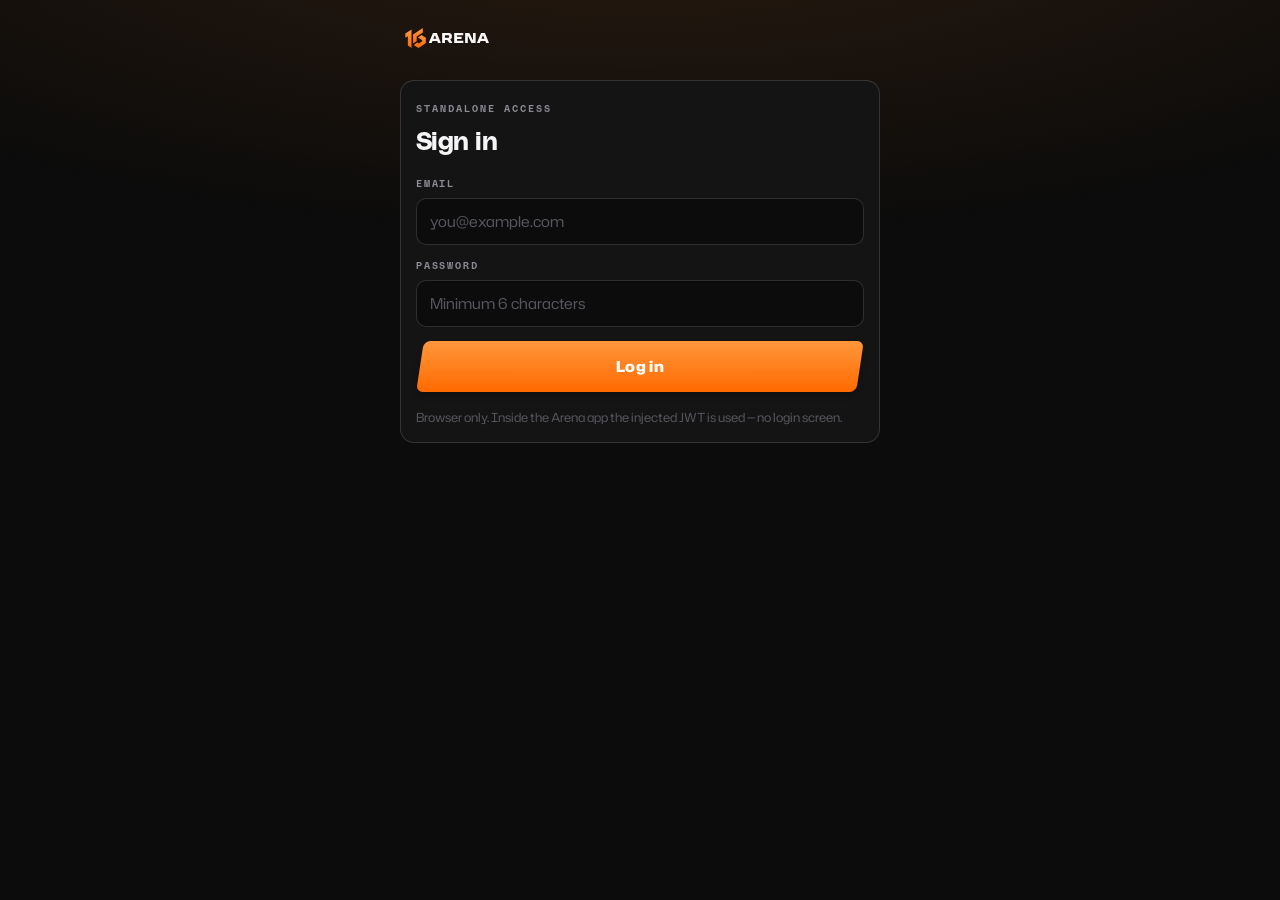
==== commit cef6909f: "Update asset versioning and enhance quiz functionality. Modified HTML to reflect new script and styl" ====
--- a/index.html
+++ b/index.html
@@ -5,7 +5,7 @@
     <meta name="viewport" content="width=device-width, initial-scale=1.0, viewport-fit=cover">
     <meta name="theme-color" content="#0c0c0c">
     <title>Quiz — 16Arena</title>
-    <link rel="stylesheet" href="css/style.css?v=20260817d">
+    <link rel="stylesheet" href="css/style.css?v=20260817e">
 </head>
 <body>
 
@@ -35,6 +35,7 @@
 
         <p id="playReadyScoring" class="muted" style="text-align:left; font-size:13.5px; line-height:1.55; margin:0 0 22px; white-space:pre-wrap;"></p>
         <button type="button" id="playStartBtn" onclick="onPoolPlayStart()">Start quiz</button>
+        <button type="button" class="secondary" id="playExitBtn" onclick="onPoolPlayExit()" style="display:none;">Exit</button>
         <p id="playReadyError" class="quiz-violation" style="margin:16px 0 0; display:none;"></p>
     </div>
 </div>
@@ -66,10 +67,10 @@
     </div>
 </div>
 
-<script src="js/arena_bridge.js?v=20260817b"></script>
-<script src="js/flutter_session.js?v=20260817b"></script>
-<script src="js/api.js?v=20260817b"></script>
-<script src="js/auth.js?v=20260817b"></script>
+<script src="js/arena_bridge.js?v=20260817e"></script>
+<script src="js/flutter_session.js?v=20260817e"></script>
+<script src="js/api.js?v=20260817e"></script>
+<script src="js/auth.js?v=20260817e"></script>
 
 </body>
 </html>
--- a/css/style.css
+++ b/css/style.css
@@ -282,6 +282,11 @@
     font-weight: 700;
 }
 
+#playExitBtn {
+    width: 100%;
+    margin-top: 12px;
+}
+
 button.secondary:hover:not(:disabled) {
     color: var(--ink);
     box-shadow: inset 0 0 0 1px var(--flame);
@@ -380,6 +385,10 @@
     overflow: hidden;
     text-overflow: ellipsis;
     white-space: nowrap;
+}
+
+.quiz-topbar #quizExitBtn {
+    margin-left: 4px;
 }
 
 /* Telemetry strip: question counter left, live score right. */
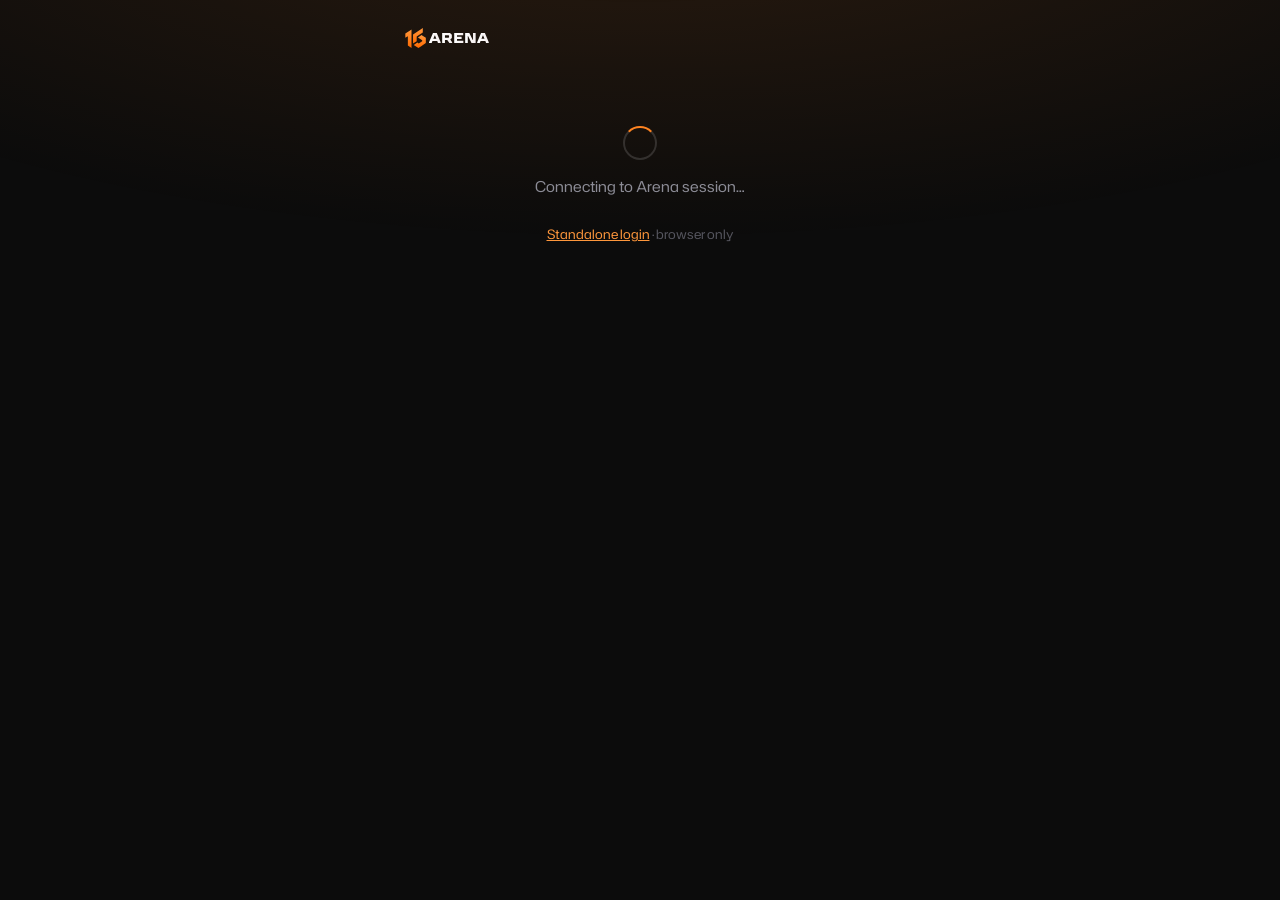
==== commit 0c29cebf: "Update quiz and index pages with new styles and functionality. Changed stylesheet versioning for con" ====
--- a/index.html
+++ b/index.html
@@ -5,7 +5,7 @@
     <meta name="viewport" content="width=device-width, initial-scale=1.0, viewport-fit=cover">
     <meta name="theme-color" content="#0c0c0c">
     <title>Quiz — 16Arena</title>
-    <link rel="stylesheet" href="css/style.css?v=20260817e">
+    <link rel="stylesheet" href="css/style.css?v=20260818n">
 </head>
 <body>
 
@@ -26,16 +26,18 @@
 
 <div id="playReady" class="play-ready" style="display:none;">
     <div class="panel ar-rise" style="padding:26px 20px; text-align:center;">
-        <h2 id="playReadyTitle" style="margin:0 0 10px;">Welcome to Quiz</h2>
+        <h2 id="playReadyTitle" style="margin:0 0 16px;">Welcome to Quiz</h2>
 
-        <div id="playReadyRulesBlock" style="display:none; margin:0 0 16px; text-align:left;">
-            <span class="eyebrow">Rules</span>
-            <p id="playReadyRules" class="muted" style="white-space:pre-wrap; font-size:13.5px; margin-top:6px;"></p>
+        <div id="playReadyFormatBlock" class="play-ready-rules-block">
+            <span class="play-ready-heading">Quiz Format</span>
+            <ul id="playReadyScoring" class="play-ready-scoring"></ul>
         </div>
 
-        <p id="playReadyScoring" class="muted" style="text-align:left; font-size:13.5px; line-height:1.55; margin:0 0 22px; white-space:pre-wrap;"></p>
+        <div id="playReadyRulesBlock" class="play-ready-rules-block" style="display:none;">
+            <span class="play-ready-heading">Rules</span>
+            <ul id="playReadyRules" class="play-ready-scoring play-ready-rules"></ul>
+        </div>
         <button type="button" id="playStartBtn" onclick="onPoolPlayStart()">Start quiz</button>
-        <button type="button" class="secondary" id="playExitBtn" onclick="onPoolPlayExit()" style="display:none;">Exit</button>
         <p id="playReadyError" class="quiz-violation" style="margin:16px 0 0; display:none;"></p>
     </div>
 </div>
@@ -67,10 +69,10 @@
     </div>
 </div>
 
-<script src="js/arena_bridge.js?v=20260817e"></script>
-<script src="js/flutter_session.js?v=20260817e"></script>
-<script src="js/api.js?v=20260817e"></script>
-<script src="js/auth.js?v=20260817e"></script>
+<script src="js/arena_bridge.js?v=20260817b"></script>
+<script src="js/flutter_session.js?v=20260817b"></script>
+<script src="js/api.js?v=20260817b"></script>
+<script src="js/auth.js?v=20260818n"></script>
 
 </body>
 </html>
--- a/css/style.css
+++ b/css/style.css
@@ -282,11 +282,6 @@
     font-weight: 700;
 }
 
-#playExitBtn {
-    width: 100%;
-    margin-top: 12px;
-}
-
 button.secondary:hover:not(:disabled) {
     color: var(--ink);
     box-shadow: inset 0 0 0 1px var(--flame);
@@ -373,22 +368,23 @@
 .quiz-topbar {
     display: flex;
     align-items: center;
-    gap: 12px;
+    position: relative;
+    min-height: 40px;
     margin-bottom: 14px;
 }
 
 .quiz-topbar #title {
-    flex: 1;
-    min-width: 0;
+    position: absolute;
+    left: 50%;
+    transform: translateX(-50%);
+    max-width: calc(100% - 112px);
+    margin: 0;
     font-size: 1.15rem;
     font-weight: 700;
+    text-align: center;
     overflow: hidden;
     text-overflow: ellipsis;
     white-space: nowrap;
-}
-
-.quiz-topbar #quizExitBtn {
-    margin-left: 4px;
 }
 
 /* Telemetry strip: question counter left, live score right. */
@@ -408,6 +404,10 @@
     min-width: 0;
 }
 
+.hud-strip .hud-cell {
+    text-align: center;
+}
+
 .hud-cell .eyebrow { display: block; margin-bottom: 3px; }
 
 .hud-value {
@@ -469,7 +469,7 @@
 .timer-fill {
     height: 100%;
     width: 100%;
-    transform-origin: left;
+    transform-origin: right;
     transform: scaleX(1);
     background: linear-gradient(90deg, var(--coin), var(--flame));
     transition: transform 0.98s linear, background 0.4s ease;
@@ -628,18 +628,18 @@
 #skipBtn {
     margin-top: 4px;
     background: transparent;
-    color: var(--faint);
+    color: var(--muted);
     font-size: 13px;
     font-weight: 600;
     letter-spacing: 0.14em;
     text-transform: uppercase;
-    box-shadow: inset 0 0 0 1px var(--line);
+    box-shadow: inset 0 0 0 1px var(--line-2);
     padding: 12px;
 }
 
 #skipBtn:hover:not(:disabled) {
-    color: var(--muted);
-    box-shadow: inset 0 0 0 1px var(--line-2);
+    color: var(--ink);
+    box-shadow: inset 0 0 0 1px rgba(255, 255, 255, 0.28);
 }
 
 /* ---------- 9. Status / feedback ---------- */
@@ -738,6 +738,11 @@
     padding: 30px 34px;
 }
 
+#nextCountdownLabel {
+    font-size: 15px;
+    letter-spacing: 0.1em;
+}
+
 .countdown-number {
     font-family: var(--font-display);
     font-size: 5.4rem;
@@ -823,7 +828,11 @@
     margin: 0 0 14px;
 }
 
-.result-hero .eyebrow { display: block; }
+.result-hero .eyebrow {
+    display: block;
+    font-size: 13px;
+    letter-spacing: 0.12em;
+}
 
 #score {
     font-family: var(--font-display);
@@ -845,6 +854,32 @@
     margin-bottom: 16px;
 }
 
+.result-stats {
+    grid-template-columns: 1fr;
+}
+
+.result-stats .hud-cell {
+    display: flex;
+    align-items: center;
+    justify-content: space-between;
+    gap: 12px;
+    padding: 12px 14px;
+}
+
+.result-stats .hud-cell .eyebrow {
+    margin-bottom: 0;
+    font-size: 13px;
+    letter-spacing: 0.12em;
+}
+
+#correct .hud-value {
+    color: var(--win);
+}
+
+#wrong .hud-value {
+    color: var(--danger);
+}
+
 .game-over-status {
     text-align: center;
     font-family: var(--font-data);
@@ -912,6 +947,78 @@
 
 .play-ready { text-align: center; }
 
+.play-ready-rules-block {
+    margin: 0 0 16px;
+    text-align: left;
+}
+
+.play-ready-heading {
+    display: block;
+    font-family: var(--font-display);
+    font-size: 0.92rem;
+    font-weight: 700;
+    letter-spacing: -0.01em;
+    color: var(--ink);
+}
+
+.play-ready-scoring {
+    list-style: none;
+    margin: 8px 0 0;
+    padding: 0;
+    color: var(--muted);
+}
+
+.play-ready-scoring li {
+    display: flex;
+    align-items: flex-start;
+    gap: 10px;
+    margin: 0 0 8px;
+    font-size: 13.5px;
+    line-height: 1.5;
+}
+
+.play-ready-scoring li:last-child { margin-bottom: 0; }
+
+.play-ready-rules li {
+    display: block;
+    gap: 0;
+}
+
+.play-ready-scoring .format-bullet {
+    flex: 0 0 1.35em;
+    width: 1.35em;
+    height: 1.5em;
+    display: grid;
+    place-items: center;
+}
+
+.play-ready-scoring .format-bullet::before {
+    content: "";
+    width: 5px;
+    height: 5px;
+    border-radius: 50%;
+    background: var(--muted);
+}
+
+.play-ready-scoring .format-plus {
+    color: var(--win);
+    font-weight: 700;
+}
+
+.play-ready-scoring .format-minus {
+    color: var(--danger);
+    font-weight: 700;
+}
+
+.play-ready-scoring .format-timer {
+    color: var(--flame);
+    font-weight: 700;
+}
+
+#playStartBtn {
+    margin-top: 6px;
+}
+
 .play-ready-buffer {
     margin: 0 0 0 auto;
     flex: 1 1 auto;
